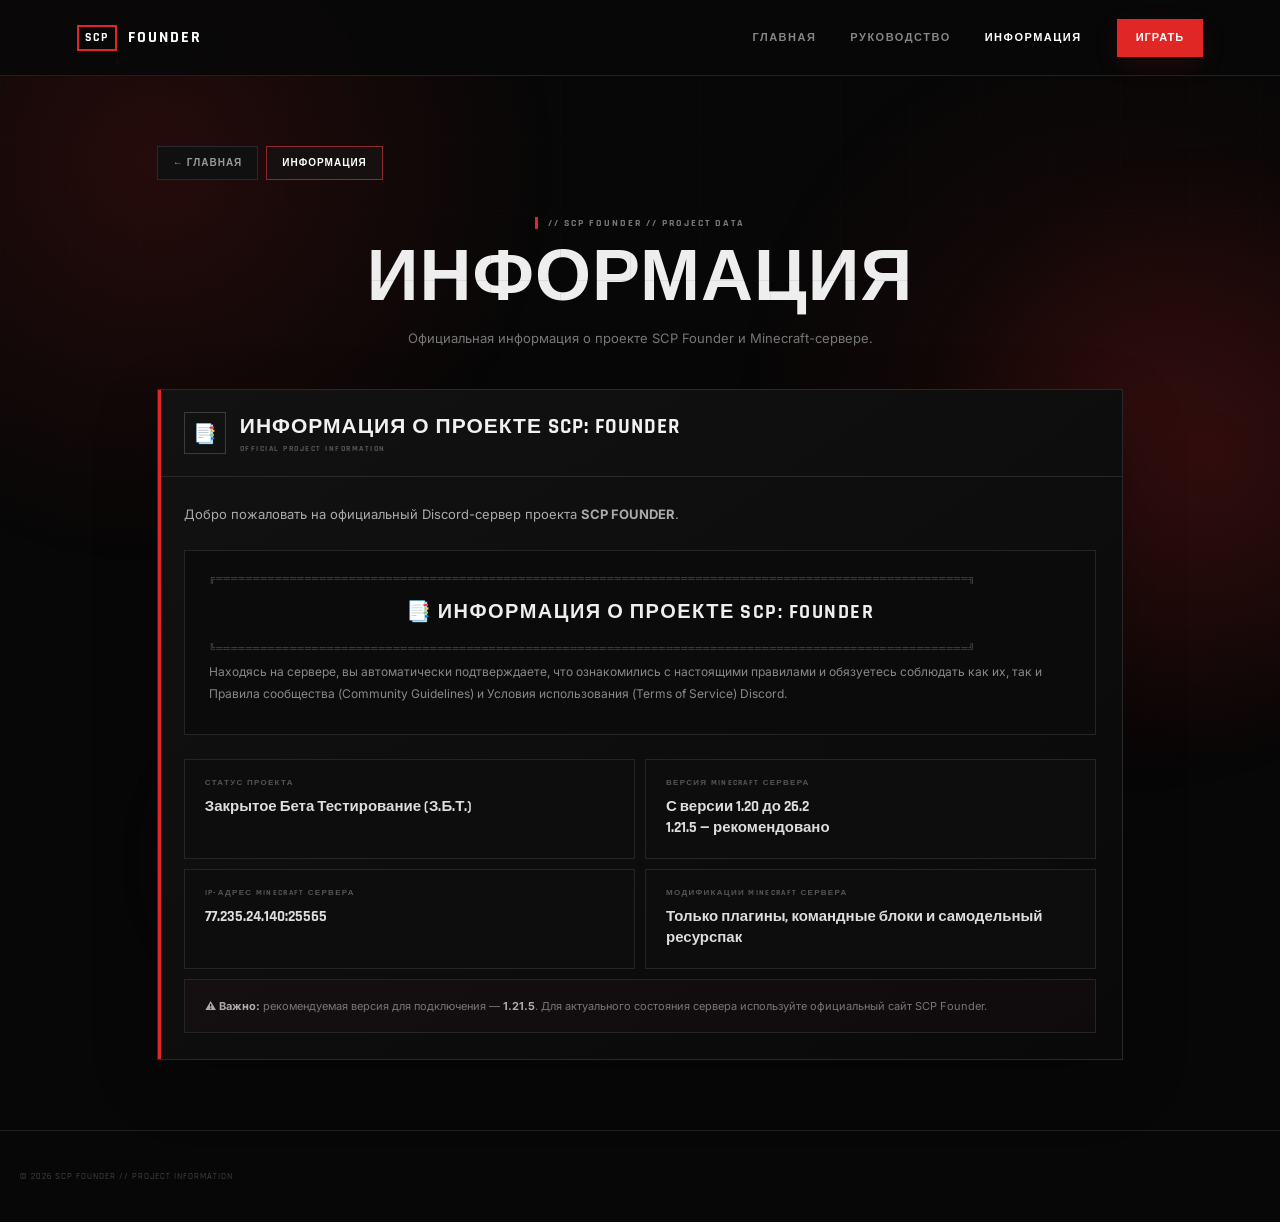
==== info.html @ 2bb2320c "Create SCP Founder project information section" ====
<!doctype html><html lang="ru"><head><meta charset="utf-8"><meta name="viewport" content="width=device-width,initial-scale=1"><meta name="theme-color" content="#080808"><meta name="description" content="Информация о проекте SCP Founder"><title>Информация — SCP Founder</title><link rel="preconnect" href="https://fonts.googleapis.com"><link rel="preconnect" href="https://fonts.gstatic.com" crossorigin><link href="https://fonts.googleapis.com/css2?family=Inter:wght@400;500;600;700;800;900&family=Rajdhani:wght@500;600;700&display=swap" rel="stylesheet"><link rel="stylesheet" href="style.css"><link rel="stylesheet" href="portal.css"></head><body><div class="red-glow"></div><div class="grid"></div><header class="nav"><a class="logo" href="index.html"><span class="logo-box">SCP</span><span>FOUNDER</span></a><nav><a href="index.html">ГЛАВНАЯ</a><a href="leadership.html">РУКОВОДСТВО</a><a class="active" href="info.html">ИНФОРМАЦИЯ</a></nav><a class="play-small" href="index.html#play">ИГРАТЬ</a></header><main class="portal-wrap"><div class="page-nav info-page-nav"><a href="index.html">← ГЛАВНАЯ</a><a class="active" href="info.html">ИНФОРМАЦИЯ</a></div><div class="portal-head"><div class="eyebrow">// SCP FOUNDER // PROJECT DATA</div><h1>ИНФОРМАЦИЯ</h1><p>Официальная информация о проекте SCP Founder и Minecraft-сервере.</p></div><section class="info-panel"><div class="info-panel-head"><div class="info-panel-icon">📑</div><div><h2>ИНФОРМАЦИЯ О ПРОЕКТЕ SCP: FOUNDER</h2><span>OFFICIAL PROJECT INFORMATION</span></div></div><div class="info-content"><p class="info-welcome">Добро пожаловать на официальный Discord-сервер проекта <b>SCP FOUNDER</b>.</p><div class="info-rules"><div class="rule-line">╔══════════════════════════════════════════════════════════════════════════════════════════════════════╗</div><h3>📑 ИНФОРМАЦИЯ О ПРОЕКТЕ SCP: FOUNDER</h3><div class="rule-line">╚══════════════════════════════════════════════════════════════════════════════════════════════════════╝</div><p>Находясь на сервере, вы автоматически подтверждаете, что ознакомились с настоящими правилами и обязуетесь соблюдать как их, так и Правила сообщества (Community Guidelines) и Условия использования (Terms of Service) Discord.</p></div><div class="info-grid"><article class="info-item"><small>СТАТУС ПРОЕКТА</small><strong>Закрытое Бета Тестирование (З.Б.Т.)</strong></article><article class="info-item"><small>ВЕРСИЯ MINECRAFT СЕРВЕРА</small><strong>С версии 1.20 до 26.2<br>1.21.5 — рекомендовано</strong></article><article class="info-item"><small>IP-АДРЕС MINECRAFT СЕРВЕРА</small><strong>77.235.24.140:25565</strong></article><article class="info-item"><small>МОДИФИКАЦИИ MINECRAFT СЕРВЕРА</small><strong>Только плагины, командные блоки и самодельный ресурспак</strong></article></div><div class="info-note"><b>⚠ Важно:</b> рекомендуемая версия для подключения — <b>1.21.5</b>. Для актуального состояния сервера используйте официальный сайт SCP Founder.</div></div></section></main><footer class="page-footer">© 2026 SCP FOUNDER // PROJECT INFORMATION</footer></body></html>
---- style.css ----
:root{--bg:#080808;--panel:#111112;--line:#29292b;--text:#f1f1ef;--red:#e12626;--red2:#ff3a3a;--green:#65d18a;--font:'Inter',sans-serif;--display:'Rajdhani',sans-serif}*{box-sizing:border-box}html{scroll-behavior:smooth}body{margin:0;background:var(--bg);color:var(--text);font-family:var(--font);overflow-x:hidden;position:relative}.grid{position:fixed;inset:0;pointer-events:none;opacity:.13;background-image:linear-gradient(#222 1px,transparent 1px),linear-gradient(90deg,#222 1px,transparent 1px);background-size:70px 70px;mask-image:linear-gradient(to bottom,#000,transparent 85%);animation:gridDrift 28s linear infinite}.red-glow{position:fixed;width:650px;height:650px;right:-260px;top:130px;background:radial-gradient(circle,rgba(225,38,38,.13),transparent 68%);pointer-events:none;animation:glowMove 14s ease-in-out infinite alternate}.red-glow:after{content:'';position:absolute;width:420px;height:420px;left:-780px;top:520px;background:radial-gradient(circle,rgba(225,38,38,.07),transparent 68%);filter:blur(10px)}.nav{height:76px;display:flex;align-items:center;padding:0 clamp(20px,6vw,100px);border-bottom:1px solid #202022;background:rgba(8,8,8,.9);backdrop-filter:blur(15px);position:sticky;top:0;z-index:20}.logo{display:flex;align-items:center;gap:11px;color:#fff;text-decoration:none;font:800 16px var(--display);letter-spacing:2px}.logo-box{border:2px solid var(--red);padding:5px 6px;line-height:1;font-size:12px}.nav nav{display:flex;gap:34px;margin-left:auto}.nav nav a{font:600 11px var(--display);letter-spacing:1.5px;color:#858587;text-decoration:none;transition:.2s}.nav nav a:hover,.nav nav a.active{color:#fff}.play-small{margin-left:35px;text-decoration:none;background:var(--red);color:#fff;font:700 11px var(--display);letter-spacing:1px;padding:12px 19px;box-shadow:0 8px 25px rgba(225,38,38,.12)}.hero{min-height:calc(100vh - 76px);display:grid;grid-template-columns:1.05fr .95fr;position:relative;overflow:hidden}.hero-bg{position:absolute;inset:0;background:linear-gradient(90deg,#080808 0%,rgba(8,8,8,.9) 48%,rgba(8,8,8,.4)),radial-gradient(ellipse at 80% 50%,#421414 0%,transparent 35%);animation:heroPulse 9s ease-in-out infinite alternate}.hero-content{position:relative;z-index:2;align-self:center;padding:80px clamp(25px,8vw,130px)}.tag{font:600 10px var(--display);letter-spacing:2px;color:#777;border-left:3px solid var(--red);padding-left:12px}.online-dot{display:inline-block;width:7px;height:7px;border-radius:50%;background:var(--red);box-shadow:0 0 12px var(--red)}h1{font:800 clamp(80px,12vw,170px)/.76 var(--display);letter-spacing:-5px;margin:34px 0 30px}h1 strong{color:var(--red);font-weight:800}.hero-content p{font-size:16px;line-height:1.7;color:#aaa;max-width:500px}.hero-buttons{display:flex;gap:12px;margin-top:32px}.btn{min-height:50px;padding:0 22px;display:inline-flex;align-items:center;justify-content:center;text-decoration:none;font:700 11px var(--display);letter-spacing:1px;border:1px solid #333;transition:.2s;position:relative;overflow:hidden}.btn:not(.red){background:#0d0d0e;color:#bdbdbf}.btn:not(.red):before{content:'';position:absolute;inset:0;background:linear-gradient(90deg,transparent,rgba(225,38,38,.09),transparent);transform:translateX(-100%);transition:.35s}.btn:not(.red):hover:before{transform:translateX(100%)}.btn:not(.red):hover{border-color:#612727;color:#fff;transform:translateY(-2px)}.btn.red{background:var(--red);border-color:var(--red);color:#fff;box-shadow:0 10px 30px rgba(225,38,38,.13)}.btn.red:hover{background:#f03434;transform:translateY(-2px)}.info-btn span{color:var(--red);margin-right:8px}.server-line{display:flex;gap:13px;align-items:center;margin-top:42px;font:600 10px var(--display);letter-spacing:1.2px;color:#707073}.server-line i{height:13px;width:1px;background:#333}.server-line .online-dot{background:var(--green);box-shadow:0 0 10px var(--green)}.hero-art{position:relative;min-height:600px;display:flex;align-items:center;justify-content:center;padding:55px;overflow:hidden;animation:artFloat 8s ease-in-out infinite}.hero-art:before{content:'';position:absolute;width:min(480px,70%);aspect-ratio:1;border:1px solid rgba(255,255,255,.07);border-radius:50%;box-shadow:0 0 100px rgba(225,38,38,.09);pointer-events:none;animation:ringPulse 6s ease-in-out infinite}.hero-art-frame{position:relative;width:min(430px,88%);aspect-ratio:1/1.02;border:1px solid rgba(255,255,255,.12);background:linear-gradient(145deg,rgba(20,20,21,.58),rgba(7,7,8,.38));box-shadow:0 30px 90px rgba(0,0,0,.5),inset 0 0 50px rgba(225,38,38,.025);overflow:hidden;isolation:isolate}.hero-art-frame:before{content:'';position:absolute;inset:18px;border:1px solid rgba(255,255,255,.045);pointer-events:none}.crosshair{position:absolute;width:250px;height:250px;left:50%;top:50%;transform:translate(-50%,-50%);border:1px dashed rgba(225,38,38,.4);border-radius:50%;animation:spin 30s linear infinite;z-index:1}.crosshair:after,.crosshair:before{content:'';position:absolute;background:rgba(225,38,38,.35)}.crosshair:after{height:1px;width:100%;top:50%;left:0}.crosshair:before{width:1px;height:100%;left:50%;top:0}.containment{position:absolute;left:50%;top:50%;transform:translate(-50%,-50%);width:min(280px,68%);height:230px;border:1px solid #38383a;background:rgba(10,10,10,.88);display:flex;flex-direction:column;align-items:center;justify-content:center;clip-path:polygon(8% 0,92% 0,100% 10%,100% 90%,92% 100%,8% 100%,0 90%,0 10%);box-shadow:0 0 60px rgba(0,0,0,.8);z-index:2}.warning{font-size:48px;color:var(--red);margin-bottom:4px;text-shadow:0 0 25px rgba(225,38,38,.5)}.containment span{font:600 10px var(--display);letter-spacing:4px;color:#777}.containment strong{font:700 36px var(--display);letter-spacing:5px;color:#eee}.containment small{font:9px var(--display);color:var(--red);margin-top:8px}.coordinates{position:absolute;right:25px;bottom:23px;font:9px var(--display);letter-spacing:2px;color:#555;z-index:3}.frame-corner{position:absolute;width:22px;height:22px;border-color:rgba(225,38,38,.65);z-index:4}.frame-corner.tl{left:-1px;top:-1px;border-left:2px solid;border-top:2px solid}.frame-corner.tr{right:-1px;top:-1px;border-right:2px solid;border-top:2px solid}.frame-corner.bl{left:-1px;bottom:-1px;border-left:2px solid;border-bottom:2px solid}.frame-corner.br{right:-1px;bottom:-1px;border-right:2px solid;border-bottom:2px solid}.connect{padding:55px max(25px,calc((100vw - 1200px)/2));border-top:1px solid var(--line);border-bottom:1px solid var(--line);display:flex;align-items:center;justify-content:space-between;gap:40px;background:#0c0c0d}.ip-card{position:relative;display:flex;align-items:center;border:1px solid #333;background:#080808;min-width:470px}.ip-card div{padding:17px 20px;flex:1}.ip-card small{display:block;font:8px var(--display);color:#666;letter-spacing:1px;margin-bottom:6px}.ip-card strong{font:700 17px var(--display);letter-spacing:1px}.ip-card button{height:100%;padding:0 20px;border:0;border-left:1px solid #333;background:#171719;color:#ddd;font:700 10px var(--display);cursor:pointer}.ip-card em{display:none;position:absolute;right:20px;bottom:-22px;color:var(--green);font:8px var(--display);font-style:normal}.status-section{max-width:1200px;margin:auto;padding:70px 25px}.status-card{border:1px solid var(--line);background:linear-gradient(135deg,#111112,#0c0c0d);display:grid;grid-template-columns:1.4fr .7fr 1fr;align-items:center;min-height:125px}.status-main{display:flex;align-items:center;gap:18px;padding:25px}.status-dot{width:11px;height:11px;border-radius:50%;background:#777;box-shadow:0 0 12px #777}.status-dot.online{background:var(--green);box-shadow:0 0 14px var(--green)}.status-dot.offline{background:var(--red);box-shadow:0 0 14px var(--red)}.status-main strong{display:block;font:700 17px var(--display);letter-spacing:1px}.status-main small{display:block;color:#666;margin-top:5px;font-size:10px}.players{border-left:1px solid var(--line);border-right:1px solid var(--line);padding:20px 30px}.players strong{font:700 45px var(--display);display:block}.players span{font:700 9px var(--display);color:#666;letter-spacing:1px}.status-info{padding:25px}.status-info span{display:block;font:700 9px var(--display);color:#555;letter-spacing:1px;margin-bottom:7px}.status-info b{font:600 13px var(--display);color:#bbb}.section{max-width:1200px;margin:auto;padding:100px 25px}.title-row{display:flex;justify-content:space-between;align-items:end;border-bottom:1px solid var(--line);padding-bottom:22px;margin-bottom:32px}.title-row span{font:700 9px var(--display);color:#555;letter-spacing:1.5px}.feature-grid{display:grid;grid-template-columns:repeat(2,1fr);gap:12px}.portal-card{display:block;text-decoration:none;color:inherit;border:1px solid var(--line);background:linear-gradient(145deg,#121213,#0c0c0d);padding:28px;min-height:220px;transition:.2s}.portal-card:hover{border-color:#512020;background:linear-gradient(145deg,#171011,#0d0c0d);transform:translateY(-3px)}.portal-icon{width:42px;height:42px;border:1px solid #3b3b3d;display:flex;align-items:center;justify-content:center;color:var(--red);font-size:19px;margin-bottom:22px}.portal-card h3{font:700 19px var(--display);margin:0 0 9px}.portal-card p{color:#777;font-size:11px;line-height:1.7;min-height:55px}.portal-card span{font:700 9px var(--display);letter-spacing:1.2px;color:var(--red)}footer{min-height:90px;padding:25px max(25px,calc((100vw - 1200px)/2));display:flex;align-items:center;justify-content:space-between;gap:20px;color:#555;font:9px var(--display);letter-spacing:1px}footer .logo{color:#888}@keyframes spin{to{transform:rotate(360deg)}}@keyframes gridDrift{from{background-position:0 0,0 0}to{background-position:70px 70px,70px 70px}}@keyframes glowMove{from{transform:translate3d(0,0,0)}to{transform:translate3d(-70px,35px,0)}}@keyframes heroPulse{from{opacity:.82}to{opacity:1}}@keyframes artFloat{0%,100%{transform:translateY(0)}50%{transform:translateY(-7px)}}@keyframes ringPulse{0%,100%{opacity:.55;transform:scale(1)}50%{opacity:.95;transform:scale(1.025)}}@media(max-width:850px){.nav nav{display:none}.play-small{margin-left:auto}.hero{grid-template-columns:1fr}.hero-art{display:none}.connect{display:block}.ip-card{margin-top:25px;min-width:0;width:100%}.status-card{grid-template-columns:1fr}.players,.status-info{border:0;border-top:1px solid var(--line)}.feature-grid{grid-template-columns:1fr}.section{padding-top:80px;padding-bottom:70px}.title-row{display:block}.title-row span{display:block;margin-top:10px}}@media(max-width:520px){.nav{padding:0 15px}.logo{font-size:14px}.play-small{padding:10px 13px}.hero-content{padding:65px 20px}.hero-buttons{flex-direction:column}.btn{width:100%}.server-line{flex-wrap:wrap}.ip-card{display:block}.ip-card button{width:100%;height:45px;border-left:0;border-top:1px solid #333}.connect{padding:45px 20px}.status-section,.section{padding-left:20px;padding-right:20px}footer{flex-direction:column;align-items:flex-start}}
---- portal.css ----
.portal-wrap{max-width:1120px;margin:auto;padding:70px 6%}.portal-head{text-align:center;margin-bottom:40px}.portal-head .eyebrow{display:inline-block;color:#777;font:700 10px var(--display);letter-spacing:2px;border-left:3px solid var(--red);padding-left:10px;margin-bottom:14px}.portal-head h1{font:700 clamp(42px,6vw,72px)/1 var(--display);letter-spacing:1px;margin:0 0 12px;color:#eee}.portal-head p{color:#777;max-width:650px;margin:auto;line-height:1.7;font-size:13px}.page-nav{display:flex;gap:8px;flex-wrap:wrap;margin-bottom:35px}.page-nav a{padding:10px 15px;border:1px solid var(--line);background:#101011;color:#999;text-decoration:none;font:700 10px var(--display);letter-spacing:1px}.page-nav a:hover,.page-nav a.active{border-color:#8d2929;color:#fff;background:#171011}.portal-status{border:1px solid var(--line);background:linear-gradient(145deg,#151516,#09090a);display:grid;grid-template-columns:1.4fr .6fr 1fr;align-items:center;min-height:150px}.portal-status .status-main{display:flex;align-items:center;gap:18px;padding:30px}.portal-status .status-main strong{display:block;font:700 20px var(--display)}.portal-status .status-main small{display:block;color:#666;margin-top:6px}.portal-status .players{border-left:1px solid var(--line);border-right:1px solid var(--line);padding:30px}.portal-status .players strong{display:block;font:700 55px var(--display)}.portal-status .players span{font:700 9px var(--display);color:#666;letter-spacing:1px}.portal-status .status-info{padding:30px}.portal-status .status-info span{display:block;font:700 9px var(--display);color:#555;letter-spacing:1px;margin-bottom:7px}.portal-status .status-info b{font:600 13px var(--display);color:#bbb}.hierarchy-group{border:1px solid var(--line);background:#0d0d0e;margin-bottom:12px}.hierarchy-group-title{padding:15px 20px;border-bottom:1px solid var(--line);font:700 13px var(--display);letter-spacing:1px;color:#ddd}.hierarchy-list{display:grid;grid-template-columns:repeat(2,1fr)}.hierarchy-role{padding:20px;border-bottom:1px solid #202022;min-height:100px}.hierarchy-role:nth-child(odd){border-right:1px solid #202022}.hierarchy-role .rank{font:700 8px var(--display);letter-spacing:1.4px;color:var(--red);margin-bottom:6px}.hierarchy-role h3{font:700 17px var(--display);margin:0}.hierarchy-role p{margin:6px 0 0;color:#aaa;font-size:12px;line-height:1.7}.hierarchy-role .empty{color:#555;font-style:italic}.tech-list{display:flex;gap:8px;flex-wrap:wrap;margin-top:7px}.tech-list span{padding:6px 9px;background:#171719;border:1px solid #29292b;color:#bbb;font:600 11px var(--display)}.page-footer{text-align:center;padding:40px 20px;border-top:1px solid #202022;color:#555;font:9px var(--display);letter-spacing:1px}body{background:#070707}body:before{content:"";position:fixed;inset:0;pointer-events:none;z-index:-1;background:radial-gradient(circle at 12% 18%,rgba(225,38,38,.14),transparent 30%),radial-gradient(circle at 88% 45%,rgba(225,38,38,.10),transparent 32%),radial-gradient(circle at 50% 100%,rgba(225,38,38,.055),transparent 42%);animation:bgPulse 8s ease-in-out infinite alternate}.grid{opacity:.12;background-size:70px 70px;mask-image:linear-gradient(to bottom,#000,transparent 92%)}.red-glow{opacity:1;animation:glowFloat 10s ease-in-out infinite alternate}.hero-art{display:flex!important}.hero-interface{position:relative;width:min(520px,92%);height:560px;border:1px solid rgba(255,255,255,.10);background:linear-gradient(150deg,rgba(18,18,20,.88),rgba(5,5,7,.78));box-shadow:0 35px 100px rgba(0,0,0,.65),inset 0 0 80px rgba(225,38,38,.025);overflow:hidden;animation:interfaceFloat 8s ease-in-out infinite}.hero-interface:before{content:"";position:absolute;inset:14px;border:1px solid rgba(255,255,255,.035);pointer-events:none}.interface-top,.interface-bottom{position:absolute;left:25px;right:25px;display:flex;justify-content:space-between;align-items:center;font:700 9px var(--display);letter-spacing:1.5px;color:#5f6063}.interface-top{top:24px;border-bottom:1px solid #252527;padding-bottom:15px}.interface-top b{color:#65d18a;font-size:8px}.interface-bottom{bottom:22px}.interface-core{position:absolute;left:50%;top:48%;width:330px;height:330px;transform:translate(-50%,-50%);display:flex;align-items:center;justify-content:center}.core-ring{width:145px;height:145px;border:1px solid rgba(225,38,38,.55);border-radius:50%;display:flex;flex-direction:column;align-items:center;justify-content:center;background:rgba(8,8,9,.9);box-shadow:0 0 45px rgba(225,38,38,.10),inset 0 0 25px rgba(225,38,38,.06);z-index:3;animation:corePulse 4s ease-in-out infinite}.core-ring:before{content:"";position:absolute;width:205px;height:205px;border:1px dashed rgba(225,38,38,.28);border-radius:50%;animation:coreSpin 22s linear infinite}.core-ring span{font:700 10px var(--display);letter-spacing:4px;color:#777}.core-ring strong{font:700 42px var(--display);color:#eee;line-height:1}.core-orbit{position:absolute;border:1px solid rgba(255,255,255,.08);border-radius:50%}.orbit-a{width:245px;height:105px;transform:rotate(-32deg);animation:orbitSpin 13s linear infinite}.orbit-b{width:285px;height:145px;transform:rotate(38deg);animation:orbitSpinReverse 18s linear infinite}.orbit-a:after,.orbit-b:after{content:"";position:absolute;width:5px;height:5px;background:var(--red);box-shadow:0 0 12px var(--red);border-radius:50%;left:50%;top:-3px}.interface-data{position:absolute;left:25px;right:25px;bottom:65px;display:grid;grid-template-columns:repeat(3,1fr);gap:7px}.interface-data div{padding:13px 10px;border:1px solid #222225;background:rgba(10,10,11,.65)}.interface-data small{display:block;color:#555;font:700 7px var(--display);letter-spacing:1px;margin-bottom:5px}.interface-data strong{font:700 12px var(--display);letter-spacing:1px;color:#ccc}.interface-scan{position:absolute;left:0;right:0;height:1px;background:linear-gradient(90deg,transparent,rgba(225,38,38,.55),transparent);box-shadow:0 0 12px rgba(225,38,38,.25);animation:scanMove 5s ease-in-out infinite}.hero-interface:after{content:"SCP // SYSTEM MONITOR";position:absolute;right:24px;top:86px;color:#333;font:700 7px var(--display);letter-spacing:1px}.info-btn{background:rgba(14,14,15,.82)!important;border-color:#2b2b2d!important;box-shadow:inset 0 0 0 1px rgba(255,255,255,.015)}.info-btn span{color:var(--red);font-size:13px}.info-btn:hover{border-color:#6b2525!important;background:#121011!important;box-shadow:0 8px 24px rgba(0,0,0,.3)}.portal-card{position:relative;overflow:hidden}.portal-card:after{content:"";position:absolute;left:0;top:0;width:2px;height:100%;background:var(--red);transform:scaleY(0);transform-origin:bottom;transition:.25s}.portal-card:hover:after{transform:scaleY(1)}.status-card,.portal-card,.ip-card{box-shadow:0 18px 50px rgba(0,0,0,.16)}
.info-panel{border:1px solid var(--line);background:linear-gradient(145deg,#121213,#09090a);box-shadow:0 22px 60px rgba(0,0,0,.22);position:relative;overflow:hidden}.info-panel:before{content:"";position:absolute;left:0;top:0;bottom:0;width:3px;background:var(--red)}.info-panel-head{padding:22px 26px;border-bottom:1px solid var(--line);display:flex;align-items:center;gap:14px}.info-panel-icon{width:42px;height:42px;border:1px solid #3b3b3d;display:flex;align-items:center;justify-content:center;color:var(--red);font-size:19px}.info-panel-head h2{margin:0;font:700 21px var(--display);letter-spacing:1px}.info-panel-head span{display:block;color:#555;font:700 8px var(--display);letter-spacing:1.5px;margin-top:4px}.info-content{padding:26px}.info-welcome{color:#aaa;font-size:13px;line-height:1.8;margin:0 0 24px}.info-rules{border:1px solid #252527;background:#0b0b0c;padding:22px 24px;margin-bottom:24px}.info-rules .rule-line{color:#555;font:700 9px var(--display);letter-spacing:1px;white-space:nowrap;overflow:hidden}.info-rules h3{text-align:center;color:#eee;font:700 20px var(--display);letter-spacing:1.5px;margin:15px 0 18px}.info-rules p{color:#888;font-size:12px;line-height:1.8;margin:7px 0}.info-grid{display:grid;grid-template-columns:repeat(2,1fr);gap:10px}.info-item{border:1px solid #252527;background:#0d0d0e;padding:18px 20px;min-height:100px}.info-item small{display:block;color:#555;font:700 8px var(--display);letter-spacing:1.3px;margin-bottom:8px}.info-item strong{display:block;color:#ddd;font:700 15px var(--display);line-height:1.45}.info-note{margin-top:10px;border:1px solid #252527;padding:17px 20px;color:#777;font-size:11px;line-height:1.7;background:rgba(225,38,38,.025)}.info-note b{color:#aaa}.info-page-nav{margin-bottom:30px}
@keyframes bgPulse{from{opacity:.7}to{opacity:1}}@keyframes glowFloat{from{transform:translate3d(0,0,0) scale(1)}to{transform:translate3d(-25px,18px,0) scale(1.08)}}@keyframes interfaceFloat{0%,100%{transform:translateY(0)}50%{transform:translateY(-8px)}}@keyframes corePulse{0%,100%{box-shadow:0 0 45px rgba(225,38,38,.10),inset 0 0 25px rgba(225,38,38,.06)}50%{box-shadow:0 0 65px rgba(225,38,38,.20),inset 0 0 35px rgba(225,38,38,.10)}}@keyframes coreSpin{to{transform:rotate(360deg)}}@keyframes orbitSpin{to{transform:rotate(328deg)}}@keyframes orbitSpinReverse{to{transform:rotate(-322deg)}}@keyframes scanMove{0%{top:110px;opacity:0}15%{opacity:.8}85%{opacity:.8}100%{top:510px;opacity:0}}@media(max-width:800px){.portal-status{grid-template-columns:1fr}.portal-status .players,.portal-status .status-info{border:0;border-top:1px solid var(--line)}.hierarchy-list{grid-template-columns:1fr}.hierarchy-role:nth-child(odd){border-right:0}.hero-art{display:none!important}.info-grid{grid-template-columns:1fr}.info-content{padding:20px}.info-rules{padding:18px}.info-rules .rule-line{font-size:7px}.info-rules h3{font-size:17px}}@media(max-width:520px){.portal-wrap{padding:50px 20px}.info-panel-head{padding:18px}.info-panel-head h2{font-size:18px}.info-content{padding:16px}.info-rules .rule-line{display:none}.info-rules h3{margin-top:0}}
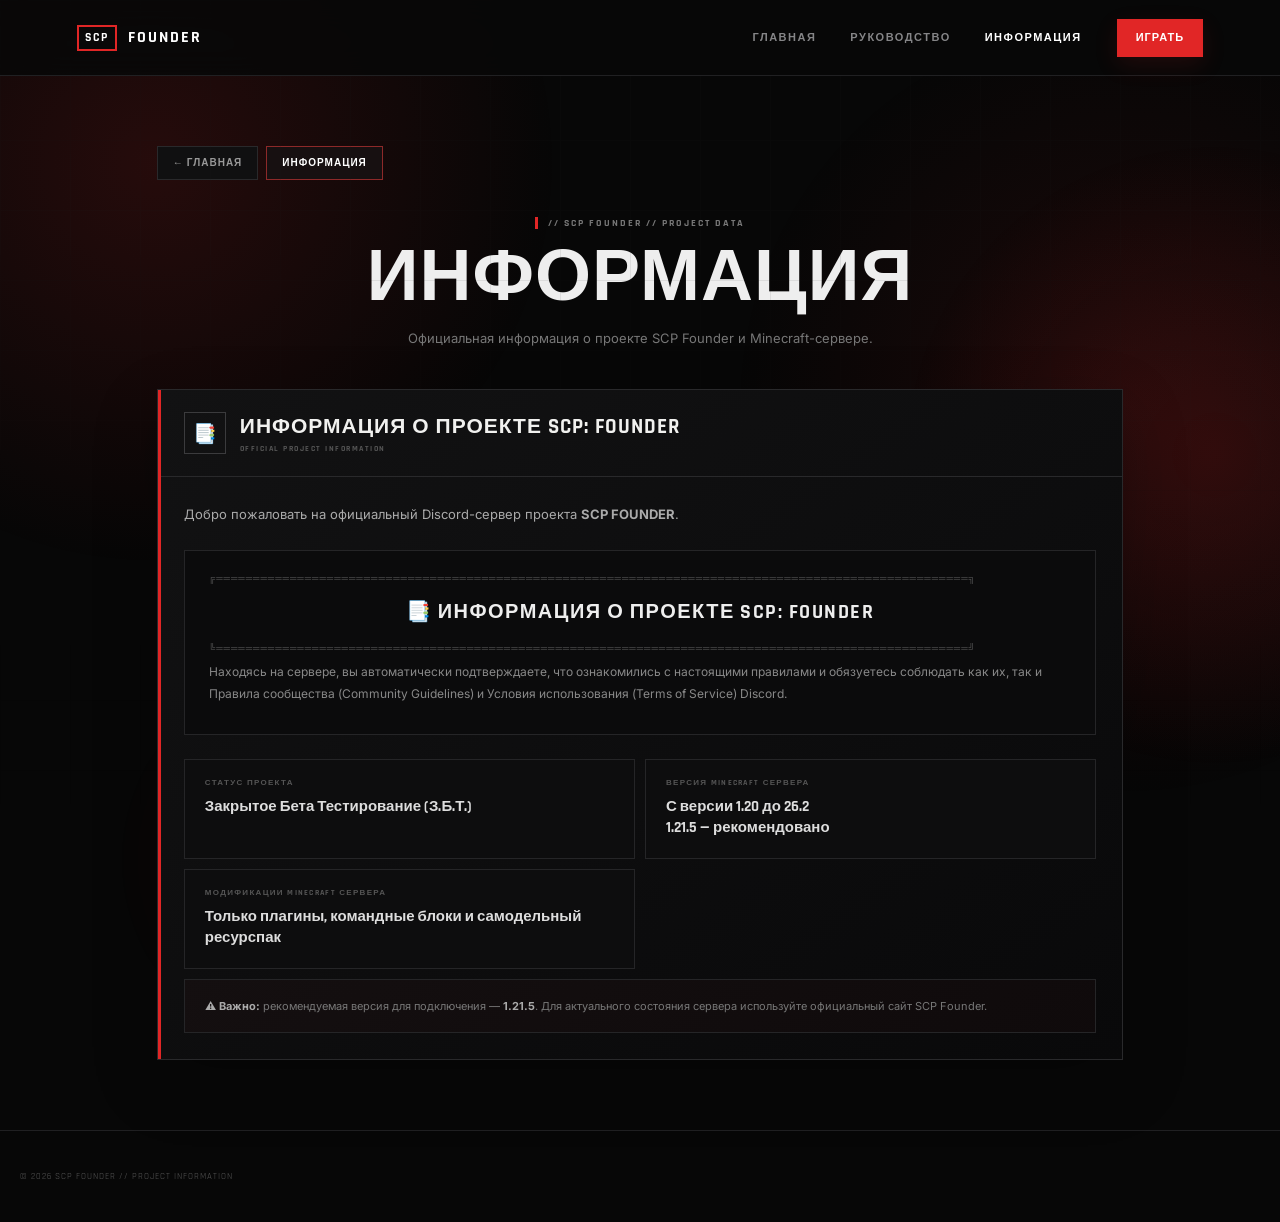
==== commit 7b5a0eed: "Удалить IP-адрес сервера из страницы информации" ====
--- a/info.html
+++ b/info.html
@@ -1 +1 @@
-<!doctype html><html lang="ru"><head><meta charset="utf-8"><meta name="viewport" content="width=device-width,initial-scale=1"><meta name="theme-color" content="#080808"><meta name="description" content="Информация о проекте SCP Founder"><title>Информация — SCP Founder</title><link rel="preconnect" href="https://fonts.googleapis.com"><link rel="preconnect" href="https://fonts.gstatic.com" crossorigin><link href="https://fonts.googleapis.com/css2?family=Inter:wght@400;500;600;700;800;900&family=Rajdhani:wght@500;600;700&display=swap" rel="stylesheet"><link rel="stylesheet" href="style.css"><link rel="stylesheet" href="portal.css"></head><body><div class="red-glow"></div><div class="grid"></div><header class="nav"><a class="logo" href="index.html"><span class="logo-box">SCP</span><span>FOUNDER</span></a><nav><a href="index.html">ГЛАВНАЯ</a><a href="leadership.html">РУКОВОДСТВО</a><a class="active" href="info.html">ИНФОРМАЦИЯ</a></nav><a class="play-small" href="index.html#play">ИГРАТЬ</a></header><main class="portal-wrap"><div class="page-nav info-page-nav"><a href="index.html">← ГЛАВНАЯ</a><a class="active" href="info.html">ИНФОРМАЦИЯ</a></div><div class="portal-head"><div class="eyebrow">// SCP FOUNDER // PROJECT DATA</div><h1>ИНФОРМАЦИЯ</h1><p>Официальная информация о проекте SCP Founder и Minecraft-сервере.</p></div><section class="info-panel"><div class="info-panel-head"><div class="info-panel-icon">📑</div><div><h2>ИНФОРМАЦИЯ О ПРОЕКТЕ SCP: FOUNDER</h2><span>OFFICIAL PROJECT INFORMATION</span></div></div><div class="info-content"><p class="info-welcome">Добро пожаловать на официальный Discord-сервер проекта <b>SCP FOUNDER</b>.</p><div class="info-rules"><div class="rule-line">╔══════════════════════════════════════════════════════════════════════════════════════════════════════╗</div><h3>📑 ИНФОРМАЦИЯ О ПРОЕКТЕ SCP: FOUNDER</h3><div class="rule-line">╚══════════════════════════════════════════════════════════════════════════════════════════════════════╝</div><p>Находясь на сервере, вы автоматически подтверждаете, что ознакомились с настоящими правилами и обязуетесь соблюдать как их, так и Правила сообщества (Community Guidelines) и Условия использования (Terms of Service) Discord.</p></div><div class="info-grid"><article class="info-item"><small>СТАТУС ПРОЕКТА</small><strong>Закрытое Бета Тестирование (З.Б.Т.)</strong></article><article class="info-item"><small>ВЕРСИЯ MINECRAFT СЕРВЕРА</small><strong>С версии 1.20 до 26.2<br>1.21.5 — рекомендовано</strong></article><article class="info-item"><small>IP-АДРЕС MINECRAFT СЕРВЕРА</small><strong>77.235.24.140:25565</strong></article><article class="info-item"><small>МОДИФИКАЦИИ MINECRAFT СЕРВЕРА</small><strong>Только плагины, командные блоки и самодельный ресурспак</strong></article></div><div class="info-note"><b>⚠ Важно:</b> рекомендуемая версия для подключения — <b>1.21.5</b>. Для актуального состояния сервера используйте официальный сайт SCP Founder.</div></div></section></main><footer class="page-footer">© 2026 SCP FOUNDER // PROJECT INFORMATION</footer></body></html>+<!doctype html><html lang="ru"><head><meta charset="utf-8"><meta name="viewport" content="width=device-width,initial-scale=1"><meta name="theme-color" content="#080808"><meta name="description" content="Информация о проекте SCP Founder"><title>Информация — SCP Founder</title><link rel="preconnect" href="https://fonts.googleapis.com"><link rel="preconnect" href="https://fonts.gstatic.com" crossorigin><link href="https://fonts.googleapis.com/css2?family=Inter:wght@400;500;600;700;800;900&family=Rajdhani:wght@500;600;700&display=swap" rel="stylesheet"><link rel="stylesheet" href="style.css"><link rel="stylesheet" href="portal.css"></head><body><div class="red-glow"></div><div class="grid"></div><header class="nav"><a class="logo" href="index.html"><span class="logo-box">SCP</span><span>FOUNDER</span></a><nav><a href="index.html">ГЛАВНАЯ</a><a href="leadership.html">РУКОВОДСТВО</a><a class="active" href="info.html">ИНФОРМАЦИЯ</a></nav><a class="play-small" href="index.html#play">ИГРАТЬ</a></header><main class="portal-wrap"><div class="page-nav info-page-nav"><a href="index.html">← ГЛАВНАЯ</a><a class="active" href="info.html">ИНФОРМАЦИЯ</a></div><div class="portal-head"><div class="eyebrow">// SCP FOUNDER // PROJECT DATA</div><h1>ИНФОРМАЦИЯ</h1><p>Официальная информация о проекте SCP Founder и Minecraft-сервере.</p></div><section class="info-panel"><div class="info-panel-head"><div class="info-panel-icon">📑</div><div><h2>ИНФОРМАЦИЯ О ПРОЕКТЕ SCP: FOUNDER</h2><span>OFFICIAL PROJECT INFORMATION</span></div></div><div class="info-content"><p class="info-welcome">Добро пожаловать на официальный Discord-сервер проекта <b>SCP FOUNDER</b>.</p><div class="info-rules"><div class="rule-line">╔══════════════════════════════════════════════════════════════════════════════════════════════════════╗</div><h3>📑 ИНФОРМАЦИЯ О ПРОЕКТЕ SCP: FOUNDER</h3><div class="rule-line">╚══════════════════════════════════════════════════════════════════════════════════════════════════════╝</div><p>Находясь на сервере, вы автоматически подтверждаете, что ознакомились с настоящими правилами и обязуетесь соблюдать как их, так и Правила сообщества (Community Guidelines) и Условия использования (Terms of Service) Discord.</p></div><div class="info-grid"><article class="info-item"><small>СТАТУС ПРОЕКТА</small><strong>Закрытое Бета Тестирование (З.Б.Т.)</strong></article><article class="info-item"><small>ВЕРСИЯ MINECRAFT СЕРВЕРА</small><strong>С версии 1.20 до 26.2<br>1.21.5 — рекомендовано</strong></article><article class="info-item"><small>МОДИФИКАЦИИ MINECRAFT СЕРВЕРА</small><strong>Только плагины, командные блоки и самодельный ресурспак</strong></article></div><div class="info-note"><b>⚠ Важно:</b> рекомендуемая версия для подключения — <b>1.21.5</b>. Для актуального состояния сервера используйте официальный сайт SCP Founder.</div></div></section></main><footer class="page-footer">© 2026 SCP FOUNDER // PROJECT INFORMATION</footer></body></html>
